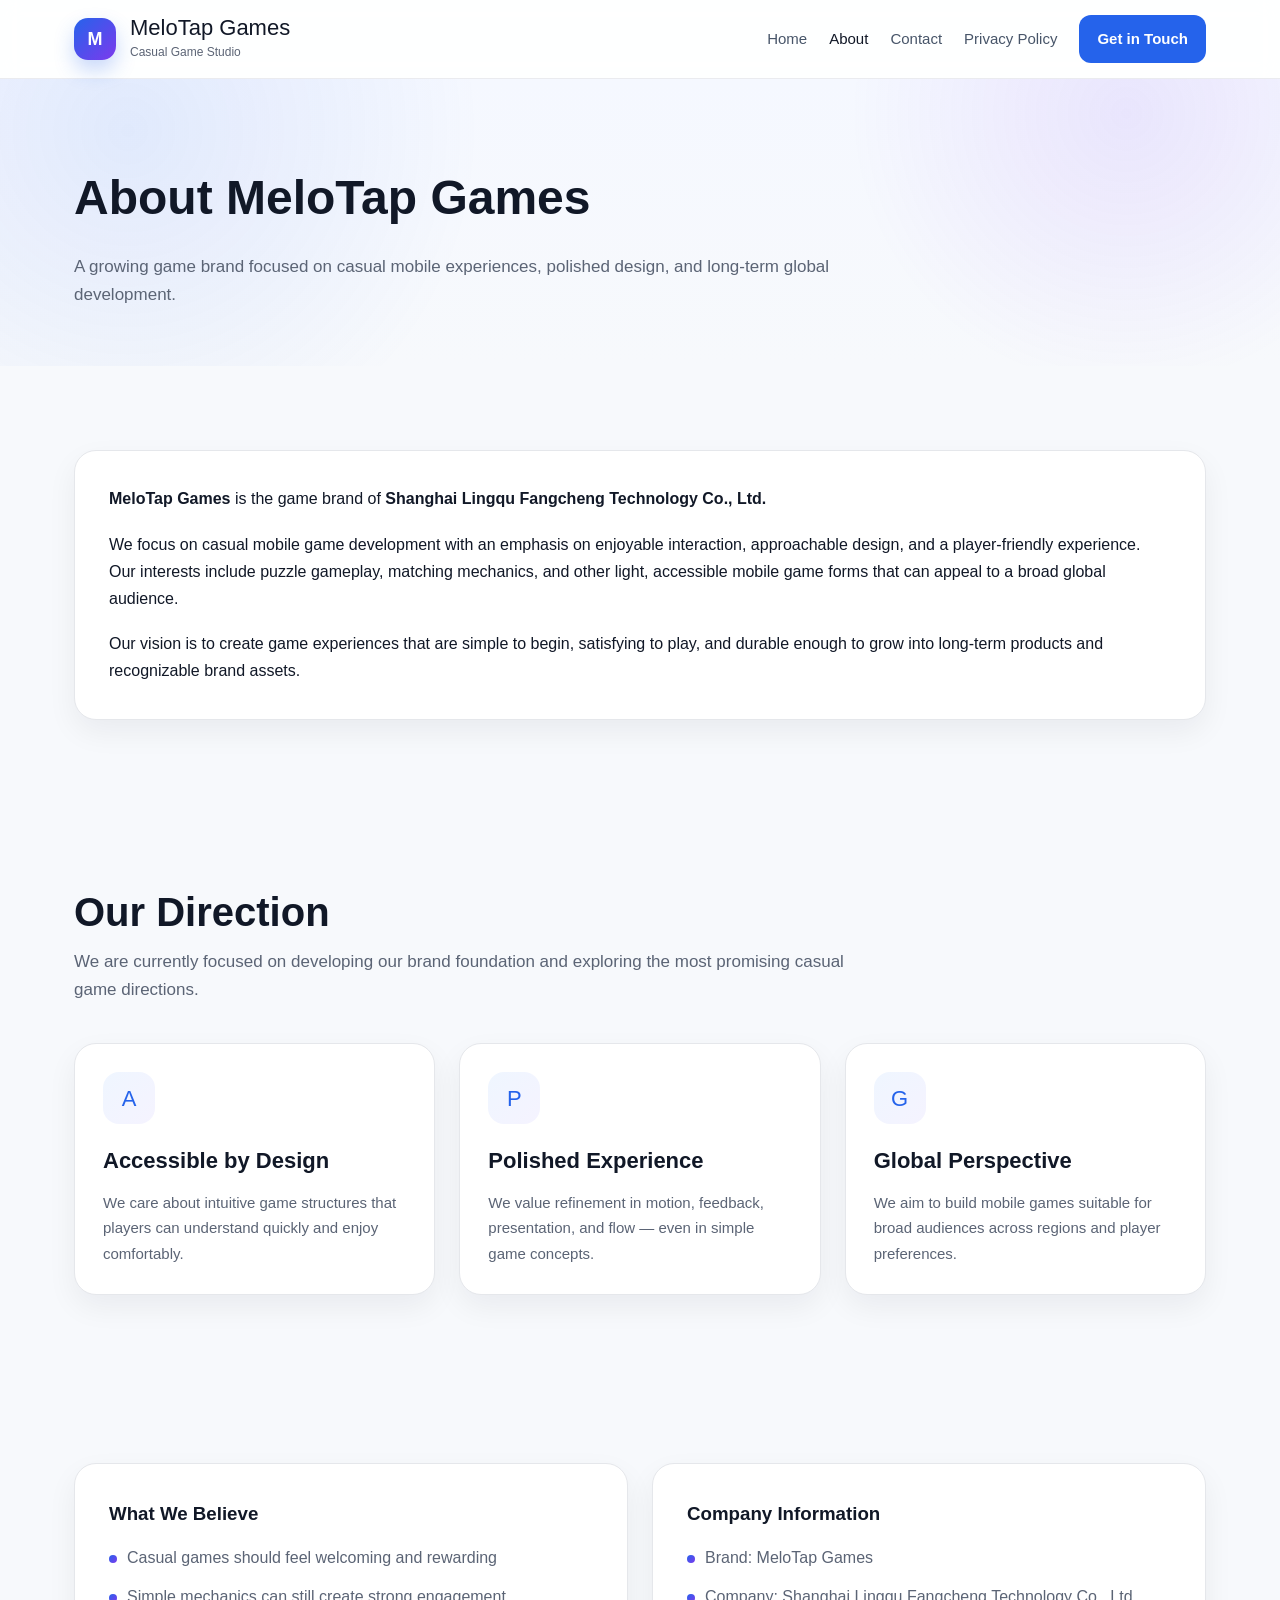
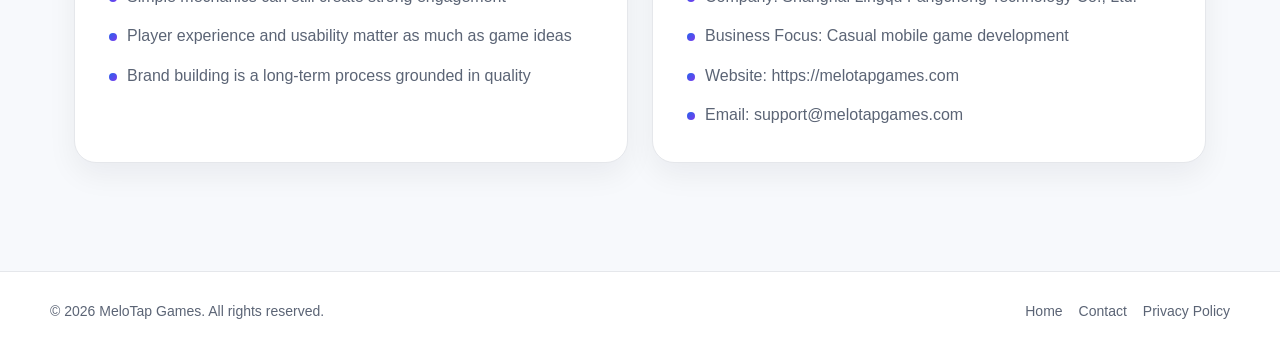
==== about.html @ 1526c00f "Create about.html" ====
<!DOCTYPE html>
<html lang="en">
<head>
  <meta charset="UTF-8" />
  <meta name="viewport" content="width=device-width, initial-scale=1.0" />
  <title>About | MeloTap Games</title>
  <meta name="description" content="Learn more about MeloTap Games and Shanghai Lingqu Fangcheng Technology Co., Ltd." />
  <link rel="stylesheet" href="style.css" />
</head>
<body>

  <header class="site-header">
    <div class="container navbar">
      <a href="index.html" class="brand">
        <div class="brand-mark">M</div>
        <div class="brand-text">
          <div class="brand-title">MeloTap Games</div>
          <div class="brand-subtitle">Casual Game Studio</div>
        </div>
      </a>

      <nav class="nav-links">
        <a href="index.html">Home</a>
        <a href="about.html" class="active">About</a>
        <a href="contact.html">Contact</a>
        <a href="privacy-policy.html">Privacy Policy</a>
        <a href="contact.html" class="nav-cta">Get in Touch</a>
      </nav>
    </div>
  </header>

  <section class="page-hero">
    <div class="container">
      <h2>About MeloTap Games</h2>
      <p>
        A growing game brand focused on casual mobile experiences, polished design, and long-term global development.
      </p>
    </div>
  </section>

  <section class="section">
    <div class="container">
      <div class="card content-card">
        <p>
          <strong>MeloTap Games</strong> is the game brand of
          <strong>Shanghai Lingqu Fangcheng Technology Co., Ltd.</strong>
        </p>
        <p>
          We focus on casual mobile game development with an emphasis on enjoyable interaction,
          approachable design, and a player-friendly experience. Our interests include puzzle gameplay,
          matching mechanics, and other light, accessible mobile game forms that can appeal to a broad global audience.
        </p>
        <p>
          Our vision is to create game experiences that are simple to begin, satisfying to play,
          and durable enough to grow into long-term products and recognizable brand assets.
        </p>
      </div>
    </div>
  </section>

  <section class="section">
    <div class="container">
      <h2 class="section-title">Our Direction</h2>
      <p class="section-subtitle">
        We are currently focused on developing our brand foundation and exploring the most promising casual game directions.
      </p>

      <div class="grid-3">
        <div class="card info-card">
          <div class="info-icon">A</div>
          <h3>Accessible by Design</h3>
          <p>
            We care about intuitive game structures that players can understand quickly and enjoy comfortably.
          </p>
        </div>

        <div class="card info-card">
          <div class="info-icon">P</div>
          <h3>Polished Experience</h3>
          <p>
            We value refinement in motion, feedback, presentation, and flow — even in simple game concepts.
          </p>
        </div>

        <div class="card info-card">
          <div class="info-icon">G</div>
          <h3>Global Perspective</h3>
          <p>
            We aim to build mobile games suitable for broad audiences across regions and player preferences.
          </p>
        </div>
      </div>
    </div>
  </section>

  <section class="section">
    <div class="container">
      <div class="split">
        <div class="card content-card">
          <h3 style="margin-bottom: 14px;">What We Believe</h3>
          <ul class="list">
            <li>Casual games should feel welcoming and rewarding</li>
            <li>Simple mechanics can still create strong engagement</li>
            <li>Player experience and usability matter as much as game ideas</li>
            <li>Brand building is a long-term process grounded in quality</li>
          </ul>
        </div>

        <div class="card content-card">
          <h3 style="margin-bottom: 14px;">Company Information</h3>
          <ul class="list">
            <li>Brand: MeloTap Games</li>
            <li>Company: Shanghai Lingqu Fangcheng Technology Co., Ltd.</li>
            <li>Business Focus: Casual mobile game development</li>
            <li>Website: https://melotapgames.com</li>
            <li>Email: support@melotapgames.com</li>
          </ul>
        </div>
      </div>
    </div>
  </section>

  <footer class="site-footer">
    <div class="container footer-inner">
      <div>© 2026 MeloTap Games. All rights reserved.</div>
      <div class="footer-links">
        <a href="index.html">Home</a>
        <a href="contact.html">Contact</a>
        <a href="privacy-policy.html">Privacy Policy</a>
      </div>
    </div>
  </footer>

</body>
</html>
---- style.css ----
* {
  box-sizing: border-box;
  margin: 0;
  padding: 0;
}

:root {
  --bg: #f7f9fc;
  --bg-soft: #eef4ff;
  --card: #ffffff;
  --text: #111827;
  --text-soft: #5b6475;
  --line: #e5e7eb;
  --primary: #2563eb;
  --primary-dark: #1d4ed8;
  --accent: #7c3aed;
  --shadow: 0 12px 30px rgba(15, 23, 42, 0.06);
  --radius: 22px;
  --max-width: 1180px;
}

html {
  scroll-behavior: smooth;
}

body {
  font-family: Arial, Helvetica, sans-serif;
  background: var(--bg);
  color: var(--text);
  line-height: 1.7;
}

a {
  color: inherit;
  text-decoration: none;
}

img {
  max-width: 100%;
  display: block;
}

.container {
  width: 100%;
  max-width: var(--max-width);
  margin: 0 auto;
  padding: 0 24px;
}

/* Header */
.site-header {
  position: sticky;
  top: 0;
  z-index: 100;
  background: rgba(255, 255, 255, 0.88);
  backdrop-filter: blur(10px);
  border-bottom: 1px solid rgba(229, 231, 235, 0.8);
}

.navbar {
  min-height: 78px;
  display: flex;
  align-items: center;
  justify-content: space-between;
  gap: 24px;
}

.brand {
  display: flex;
  align-items: center;
  gap: 14px;
}

.brand-mark {
  width: 42px;
  height: 42px;
  border-radius: 14px;
  background: linear-gradient(135deg, #2563eb 0%, #7c3aed 100%);
  display: flex;
  align-items: center;
  justify-content: center;
  color: #fff;
  font-weight: 700;
  font-size: 18px;
  box-shadow: 0 10px 20px rgba(37, 99, 235, 0.25);
}

.brand-text h1,
.brand-text .brand-title {
  font-size: 22px;
  line-height: 1.1;
}

.brand-text .brand-subtitle {
  font-size: 12px;
  color: var(--text-soft);
  margin-top: 2px;
}

.nav-links {
  display: flex;
  align-items: center;
  gap: 22px;
  flex-wrap: wrap;
}

.nav-links a {
  font-size: 15px;
  color: #475569;
  transition: 0.2s ease;
}

.nav-links a:hover,
.nav-links a.active {
  color: var(--text);
}

.nav-cta {
  padding: 11px 18px;
  border-radius: 12px;
  background: var(--primary);
  color: #fff !important;
  font-weight: 600;
}

.nav-cta:hover {
  background: var(--primary-dark);
}

/* Hero */
.hero {
  position: relative;
  overflow: hidden;
  padding: 90px 0 80px;
  background:
    radial-gradient(circle at 15% 20%, rgba(37, 99, 235, 0.12), transparent 28%),
    radial-gradient(circle at 85% 18%, rgba(124, 58, 237, 0.12), transparent 26%),
    linear-gradient(180deg, #f5f8ff 0%, #f7f9fc 100%);
}

.hero-grid {
  display: grid;
  grid-template-columns: 1.1fr 0.9fr;
  gap: 40px;
  align-items: center;
}

.eyebrow {
  display: inline-flex;
  align-items: center;
  gap: 8px;
  padding: 8px 14px;
  border-radius: 999px;
  background: #ffffff;
  border: 1px solid #dbe4f0;
  color: #406080;
  font-size: 13px;
  margin-bottom: 20px;
}

.hero h2 {
  font-size: 58px;
  line-height: 1.1;
  letter-spacing: -1.4px;
  margin-bottom: 18px;
}

.hero p {
  font-size: 18px;
  color: var(--text-soft);
  max-width: 680px;
  margin-bottom: 28px;
}

.hero-actions {
  display: flex;
  flex-wrap: wrap;
  gap: 14px;
}

.btn {
  display: inline-flex;
  align-items: center;
  justify-content: center;
  padding: 14px 22px;
  border-radius: 14px;
  border: 1px solid transparent;
  font-weight: 600;
  transition: 0.2s ease;
}

.btn-primary {
  background: var(--primary);
  color: #fff;
  box-shadow: 0 12px 22px rgba(37, 99, 235, 0.2);
}

.btn-primary:hover {
  background: var(--primary-dark);
}

.btn-secondary {
  background: #fff;
  color: var(--primary);
  border-color: #d9e2ef;
}

.btn-secondary:hover {
  background: #f8fbff;
}

.hero-visual {
  position: relative;
  min-height: 460px;
}

.visual-card {
  position: absolute;
  inset: 0;
  background: rgba(255,255,255,0.78);
  border: 1px solid rgba(255,255,255,0.8);
  border-radius: 28px;
  box-shadow: var(--shadow);
  backdrop-filter: blur(8px);
}

.shape {
  position: absolute;
  border-radius: 22px;
  box-shadow: 0 14px 28px rgba(15, 23, 42, 0.08);
}

.shape-a {
  width: 130px;
  height: 130px;
  left: 35px;
  top: 42px;
  background: linear-gradient(135deg, #60a5fa, #2563eb);
  border-radius: 28px;
}

.shape-b {
  width: 170px;
  height: 170px;
  right: 35px;
  top: 50px;
  background: linear-gradient(135deg, #a78bfa, #7c3aed);
  border-radius: 36px;
}

.shape-c {
  width: 150px;
  height: 150px;
  left: 90px;
  bottom: 58px;
  background: linear-gradient(135deg, #34d399, #10b981);
  border-radius: 32px;
}

.shape-d {
  width: 180px;
  height: 110px;
  right: 55px;
  bottom: 60px;
  background: linear-gradient(135deg, #fbbf24, #f97316);
  border-radius: 28px;
}

.floating-panel {
  position: absolute;
  background: #fff;
  border: 1px solid #e5e7eb;
  border-radius: 18px;
  box-shadow: var(--shadow);
  padding: 16px 18px;
  min-width: 170px;
}

.panel-1 {
  top: 30px;
  right: -10px;
}

.panel-2 {
  bottom: 25px;
  left: 20px;
}

.floating-panel strong {
  display: block;
  font-size: 16px;
  margin-bottom: 6px;
}

.floating-panel span {
  display: block;
  color: var(--text-soft);
  font-size: 14px;
}

/* Sections */
.section {
  padding: 84px 0;
}

.section-title {
  font-size: 40px;
  line-height: 1.2;
  margin-bottom: 12px;
}

.section-subtitle {
  max-width: 780px;
  color: var(--text-soft);
  font-size: 17px;
  margin-bottom: 38px;
}

.card {
  background: var(--card);
  border: 1px solid var(--line);
  border-radius: var(--radius);
  box-shadow: var(--shadow);
}

.content-card {
  padding: 34px;
}

.content-card p + p {
  margin-top: 18px;
}

.grid-3 {
  display: grid;
  grid-template-columns: repeat(3, 1fr);
  gap: 24px;
}

.info-card {
  padding: 28px;
}

.info-icon {
  width: 52px;
  height: 52px;
  border-radius: 16px;
  display: flex;
  align-items: center;
  justify-content: center;
  background: linear-gradient(135deg, #eff6ff, #f5f3ff);
  color: var(--primary);
  font-size: 22px;
  margin-bottom: 18px;
}

.info-card h3 {
  font-size: 22px;
  margin-bottom: 10px;
}

.info-card p {
  color: var(--text-soft);
  font-size: 15px;
}

.split {
  display: grid;
  grid-template-columns: 1fr 1fr;
  gap: 24px;
}

.list {
  list-style: none;
  display: grid;
  gap: 12px;
}

.list li {
  padding-left: 18px;
  position: relative;
  color: var(--text-soft);
}

.list li::before {
  content: "";
  width: 8px;
  height: 8px;
  border-radius: 999px;
  background: linear-gradient(135deg, #2563eb, #7c3aed);
  position: absolute;
  left: 0;
  top: 11px;
}

.highlight-box {
  padding: 32px;
  border-radius: 26px;
  background: linear-gradient(135deg, #2563eb 0%, #7c3aed 100%);
  color: #fff;
  box-shadow: 0 18px 40px rgba(37, 99, 235, 0.2);
}

.highlight-box h3 {
  font-size: 30px;
  margin-bottom: 12px;
}

.highlight-box p {
  color: rgba(255,255,255,0.92);
  margin-bottom: 20px;
}

.contact-grid {
  display: grid;
  gap: 14px;
}

.contact-item {
  background: rgba(255,255,255,0.14);
  border: 1px solid rgba(255,255,255,0.18);
  border-radius: 16px;
  padding: 15px 16px;
}

.contact-item strong {
  display: block;
  margin-bottom: 4px;
}

.page-hero {
  padding: 78px 0 56px;
  background:
    radial-gradient(circle at 10% 18%, rgba(37, 99, 235, 0.10), transparent 30%),
    radial-gradient(circle at 88% 12%, rgba(124, 58, 237, 0.10), transparent 24%),
    linear-gradient(180deg, #f5f8ff 0%, #f7f9fc 100%);
}

.page-hero h2 {
  font-size: 48px;
  margin-bottom: 14px;
}

.page-hero p {
  color: var(--text-soft);
  max-width: 760px;
  font-size: 17px;
}

.policy-content h3 {
  font-size: 22px;
  margin: 28px 0 10px;
}

.policy-content p,
.policy-content li {
  color: var(--text-soft);
}

.policy-content ul {
  padding-left: 20px;
  margin-top: 10px;
}

.site-footer {
  margin-top: 24px;
  border-top: 1px solid var(--line);
  background: #fff;
}

.footer-inner {
  padding: 28px 0 38px;
  display: flex;
  justify-content: space-between;
  gap: 24px;
  flex-wrap: wrap;
  color: var(--text-soft);
  font-size: 14px;
}

.footer-links {
  display: flex;
  gap: 16px;
  flex-wrap: wrap;
}

.footer-links a:hover {
  color: var(--text);
}

/* Responsive */
@media (max-width: 1024px) {
  .hero-grid,
  .grid-3,
  .split {
    grid-template-columns: 1fr;
  }

  .hero h2 {
    font-size: 46px;
  }

  .hero-visual {
    min-height: 380px;
  }
}

@media (max-width: 760px) {
  .navbar {
    flex-direction: column;
    align-items: flex-start;
    padding: 16px 0;
  }

  .nav-links {
    gap: 14px;
  }

  .hero {
    padding: 64px 0 56px;
  }

  .hero h2,
  .page-hero h2 {
    font-size: 34px;
    letter-spacing: -0.8px;
  }

  .section-title {
    font-size: 30px;
  }

  .section {
    padding: 64px 0;
  }

  .content-card,
  .info-card,
  .highlight-box {
    padding: 24px;
  }

  .hero-visual {
    min-height: 320px;
  }

  .shape-a,
  .shape-b,
  .shape-c,
  .shape-d {
    transform: scale(0.9);
  }

  .floating-panel {
    min-width: 140px;
    padding: 12px 14px;
  }
}
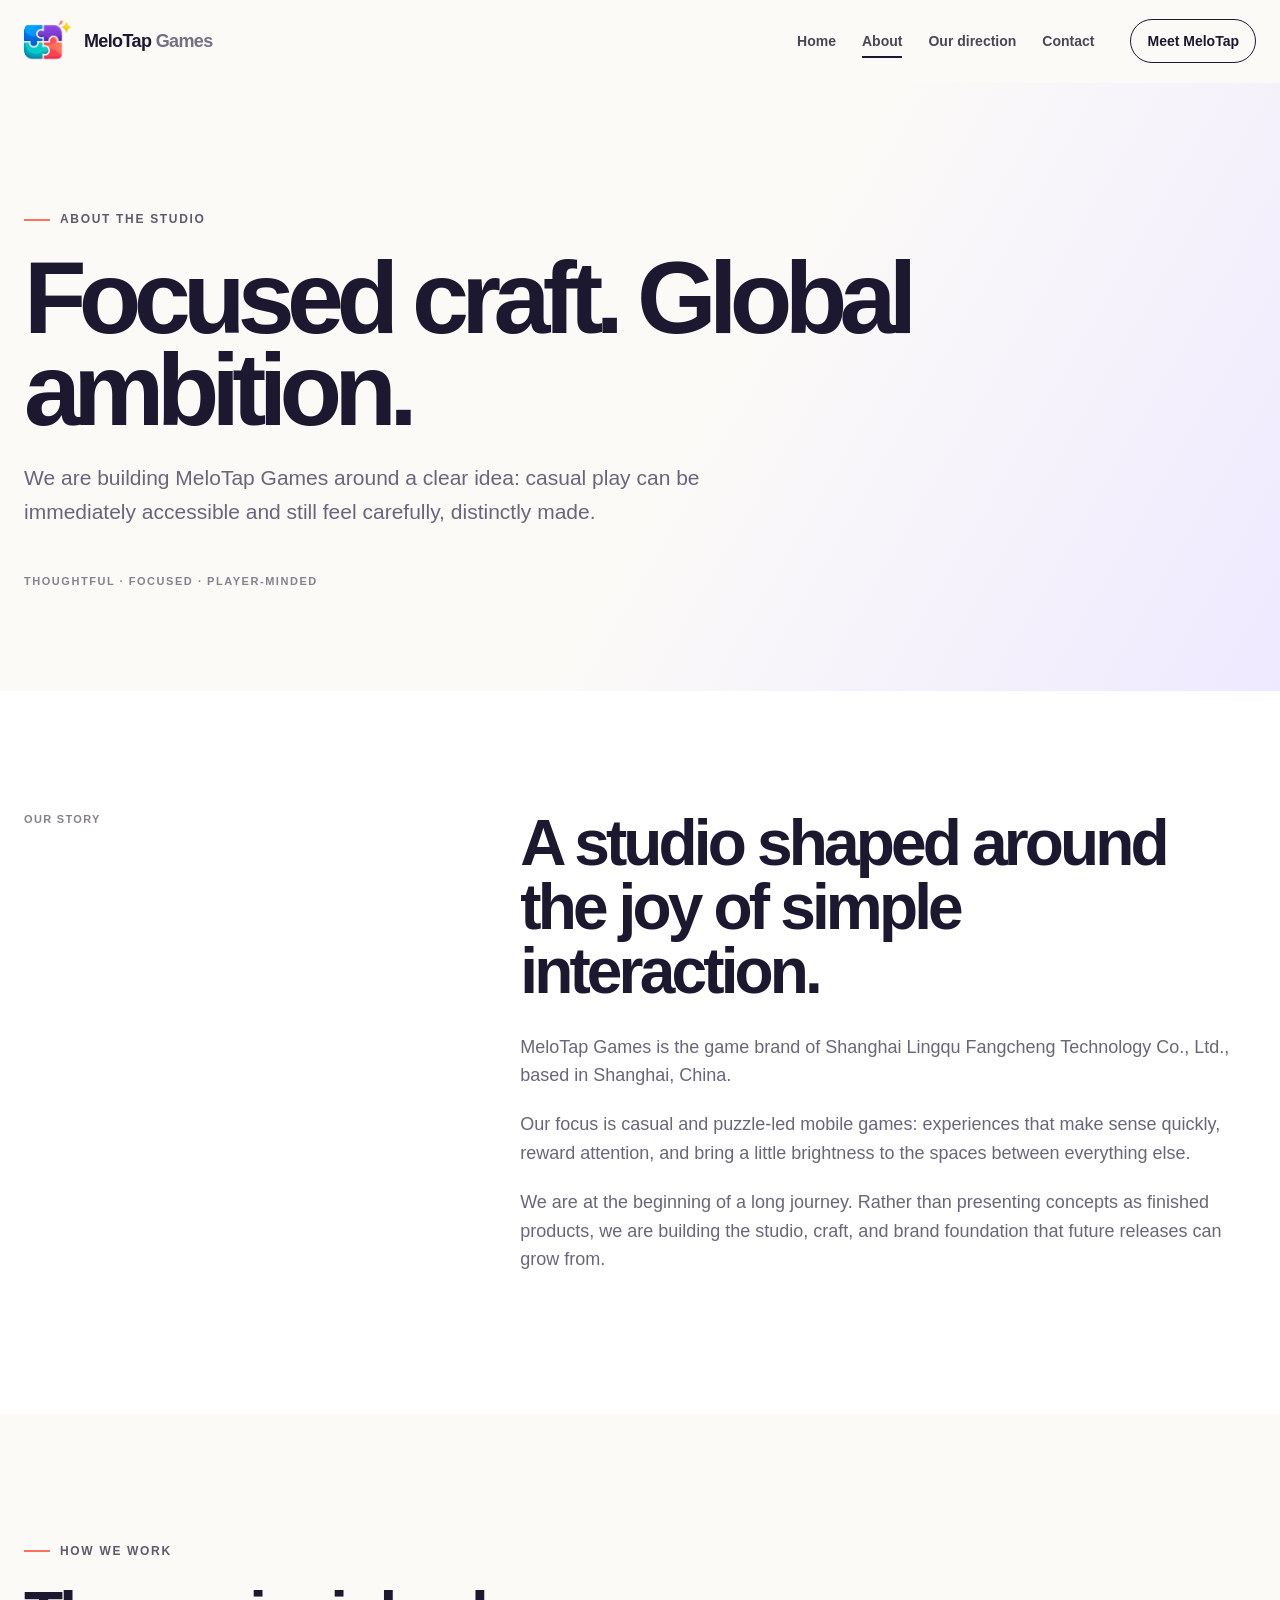
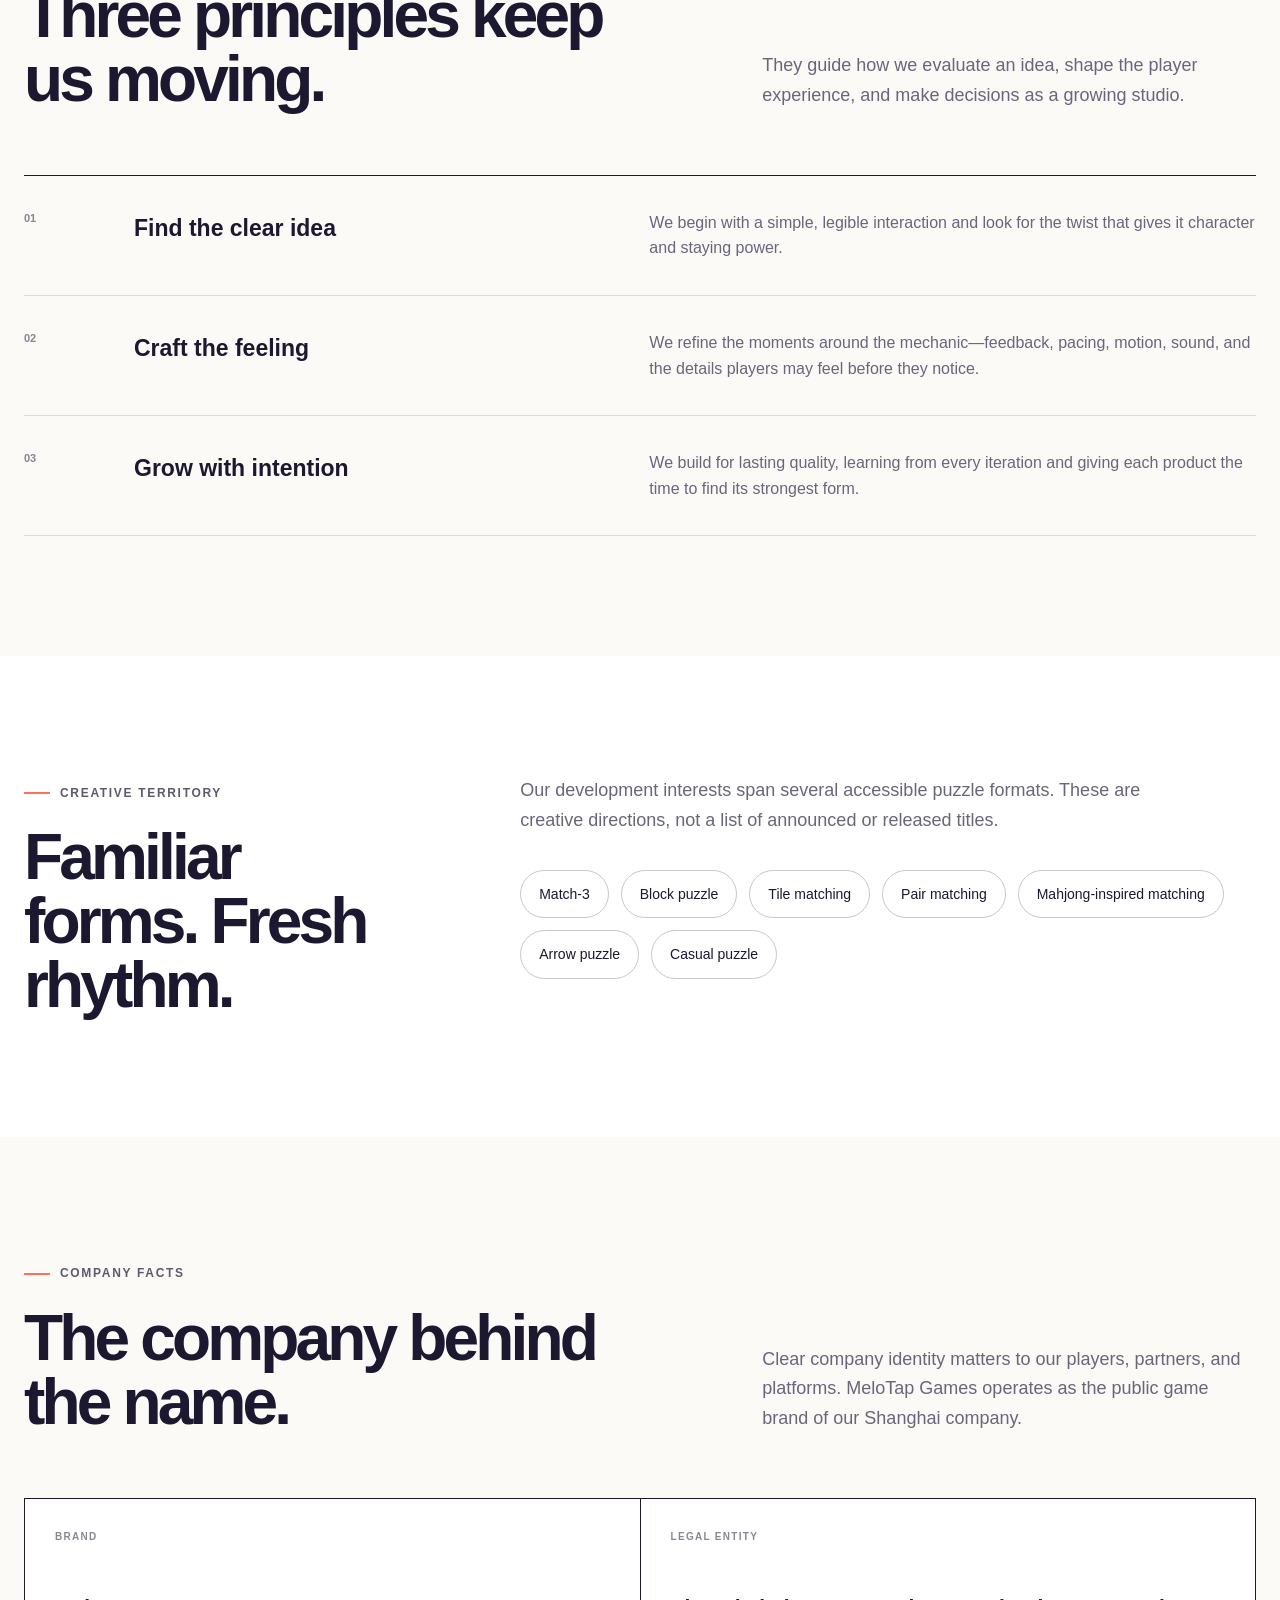
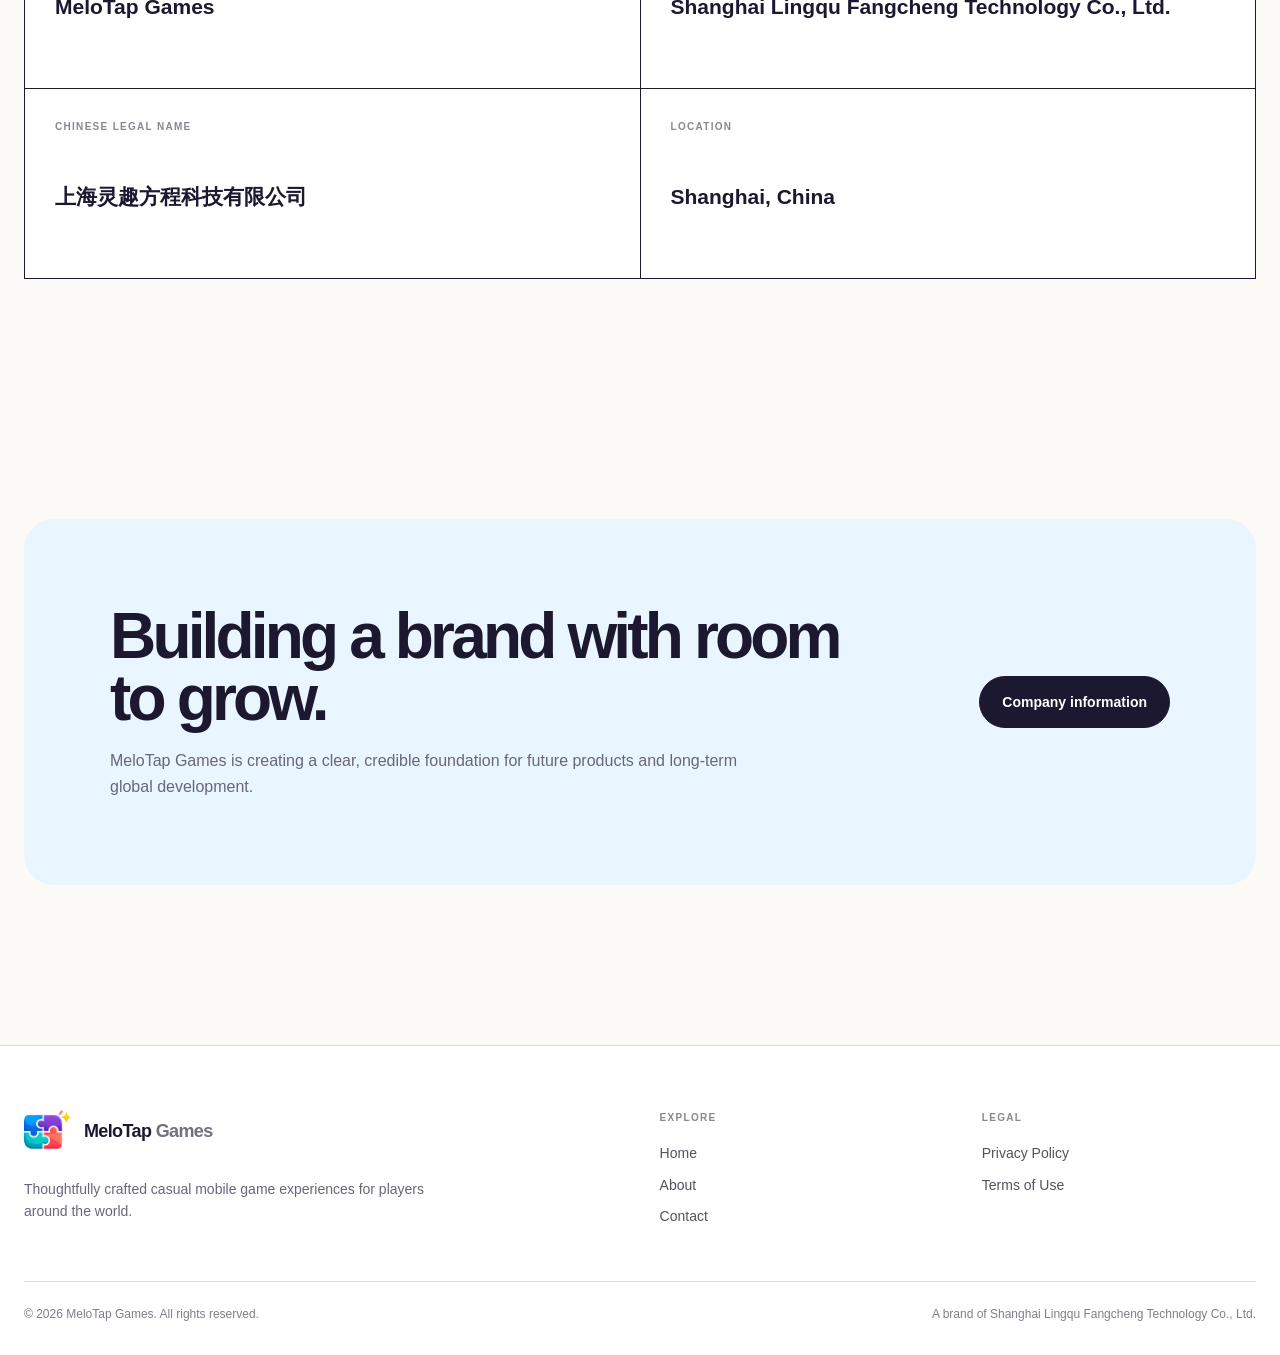
==== commit bcaa4e2d: "Add files via upload" ====
--- a/about.html
+++ b/about.html
@@ -1,135 +1,109 @@
-<!DOCTYPE html>
+<!doctype html>
 <html lang="en">
 <head>
-  <meta charset="UTF-8" />
-  <meta name="viewport" content="width=device-width, initial-scale=1.0" />
-  <title>About | MeloTap Games</title>
-  <meta name="description" content="Learn more about MeloTap Games and Shanghai Lingqu Fangcheng Technology Co., Ltd." />
-  <link rel="stylesheet" href="style.css" />
+  <meta charset="utf-8">
+  <meta name="viewport" content="width=device-width, initial-scale=1">
+  <title>About MeloTap Games — Our Studio &amp; Approach</title>
+  <meta name="description" content="Meet MeloTap Games, a Shanghai-based casual mobile game studio focused on clear ideas, polished interactions, and global players.">
+  <link rel="canonical" href="https://melotapgames.com/about.html">
+  <link rel="icon" href="logo.png" type="image/png">
+  <meta name="theme-color" content="#fbfaf7">
+  <meta property="og:type" content="website">
+  <meta property="og:title" content="About MeloTap Games">
+  <meta property="og:description" content="A focused studio ambition: make casual play feel considered, expressive, and worth returning to.">
+  <meta property="og:url" content="https://melotapgames.com/about.html">
+  <meta property="og:image" content="https://melotapgames.com/logo.png">
+  <link rel="stylesheet" href="style.css">
 </head>
 <body>
-
+  <a class="skip-link" href="#main">Skip to content</a>
   <header class="site-header">
     <div class="container navbar">
-      <a href="index.html" class="brand">
-        <div class="brand-mark">M</div>
-        <div class="brand-text">
-          <div class="brand-title">MeloTap Games</div>
-          <div class="brand-subtitle">Casual Game Studio</div>
-        </div>
-      </a>
-
-      <nav class="nav-links">
-        <a href="index.html">Home</a>
-        <a href="about.html" class="active">About</a>
-        <a href="contact.html">Contact</a>
-        <a href="privacy-policy.html">Privacy Policy</a>
-        <a href="contact.html" class="nav-cta">Get in Touch</a>
+      <a class="brand" href="index.html" aria-label="MeloTap Games home"><span class="brand-symbol"><img src="logo.png" alt=""></span><span class="brand-name">MeloTap <span>Games</span></span></a>
+      <button class="menu-toggle" type="button" aria-expanded="false" aria-controls="site-navigation" aria-label="Toggle navigation"><span></span></button>
+      <nav class="nav-links" id="site-navigation" aria-label="Primary navigation">
+        <a href="index.html">Home</a><a href="about.html" aria-current="page">About</a><a href="index.html#direction">Our direction</a><a href="contact.html">Contact</a><a class="nav-cta" href="about.html">Meet MeloTap</a>
       </nav>
     </div>
   </header>
 
-  <section class="page-hero">
-    <div class="container">
-      <h2>About MeloTap Games</h2>
-      <p>
-        A growing game brand focused on casual mobile experiences, polished design, and long-term global development.
-      </p>
-    </div>
-  </section>
+  <main id="main">
+    <section class="page-hero">
+      <div class="container">
+        <div class="eyebrow">About the studio</div>
+        <h1>Focused craft. Global ambition.</h1>
+        <p>We are building MeloTap Games around a clear idea: casual play can be immediately accessible and still feel carefully, distinctly made.</p>
+        <div class="page-mark">Thoughtful · Focused · Player-minded</div>
+      </div>
+    </section>
 
-  <section class="section">
-    <div class="container">
-      <div class="card content-card">
-        <p>
-          <strong>MeloTap Games</strong> is the game brand of
-          <strong>Shanghai Lingqu Fangcheng Technology Co., Ltd.</strong>
-        </p>
-        <p>
-          We focus on casual mobile game development with an emphasis on enjoyable interaction,
-          approachable design, and a player-friendly experience. Our interests include puzzle gameplay,
-          matching mechanics, and other light, accessible mobile game forms that can appeal to a broad global audience.
-        </p>
-        <p>
-          Our vision is to create game experiences that are simple to begin, satisfying to play,
-          and durable enough to grow into long-term products and recognizable brand assets.
-        </p>
-      </div>
-    </div>
-  </section>
-
-  <section class="section">
-    <div class="container">
-      <h2 class="section-title">Our Direction</h2>
-      <p class="section-subtitle">
-        We are currently focused on developing our brand foundation and exploring the most promising casual game directions.
-      </p>
-
-      <div class="grid-3">
-        <div class="card info-card">
-          <div class="info-icon">A</div>
-          <h3>Accessible by Design</h3>
-          <p>
-            We care about intuitive game structures that players can understand quickly and enjoy comfortably.
-          </p>
-        </div>
-
-        <div class="card info-card">
-          <div class="info-icon">P</div>
-          <h3>Polished Experience</h3>
-          <p>
-            We value refinement in motion, feedback, presentation, and flow — even in simple game concepts.
-          </p>
-        </div>
-
-        <div class="card info-card">
-          <div class="info-icon">G</div>
-          <h3>Global Perspective</h3>
-          <p>
-            We aim to build mobile games suitable for broad audiences across regions and player preferences.
-          </p>
+    <section class="section section-tint">
+      <div class="container story-grid">
+        <aside class="story-aside">Our story</aside>
+        <div class="story-content">
+          <h2>A studio shaped around the joy of simple interaction.</h2>
+          <p>MeloTap Games is the game brand of Shanghai Lingqu Fangcheng Technology Co., Ltd., based in Shanghai, China.</p>
+          <p>Our focus is casual and puzzle-led mobile games: experiences that make sense quickly, reward attention, and bring a little brightness to the spaces between everything else.</p>
+          <p>We are at the beginning of a long journey. Rather than presenting concepts as finished products, we are building the studio, craft, and brand foundation that future releases can grow from.</p>
         </div>
       </div>
-    </div>
-  </section>
+    </section>
 
-  <section class="section">
-    <div class="container">
-      <div class="split">
-        <div class="card content-card">
-          <h3 style="margin-bottom: 14px;">What We Believe</h3>
-          <ul class="list">
-            <li>Casual games should feel welcoming and rewarding</li>
-            <li>Simple mechanics can still create strong engagement</li>
-            <li>Player experience and usability matter as much as game ideas</li>
-            <li>Brand building is a long-term process grounded in quality</li>
-          </ul>
+    <section class="section">
+      <div class="container">
+        <div class="section-head">
+          <div><div class="eyebrow">How we work</div><h2 class="section-title">Three principles keep us moving.</h2></div>
+          <p class="section-intro">They guide how we evaluate an idea, shape the player experience, and make decisions as a growing studio.</p>
         </div>
-
-        <div class="card content-card">
-          <h3 style="margin-bottom: 14px;">Company Information</h3>
-          <ul class="list">
-            <li>Brand: MeloTap Games</li>
-            <li>Company: Shanghai Lingqu Fangcheng Technology Co., Ltd.</li>
-            <li>Business Focus: Casual mobile game development</li>
-            <li>Website: https://melotapgames.com</li>
-            <li>Email: support@melotapgames.com</li>
-          </ul>
+        <div class="value-list">
+          <article class="value-row"><span>01</span><h3>Find the clear idea</h3><p>We begin with a simple, legible interaction and look for the twist that gives it character and staying power.</p></article>
+          <article class="value-row"><span>02</span><h3>Craft the feeling</h3><p>We refine the moments around the mechanic—feedback, pacing, motion, sound, and the details players may feel before they notice.</p></article>
+          <article class="value-row"><span>03</span><h3>Grow with intention</h3><p>We build for lasting quality, learning from every iteration and giving each product the time to find its strongest form.</p></article>
         </div>
       </div>
+    </section>
+
+    <section class="section section-tint">
+      <div class="container story-grid">
+        <div>
+          <div class="eyebrow">Creative territory</div>
+          <h2 class="section-title">Familiar forms. Fresh rhythm.</h2>
+        </div>
+        <div>
+          <p class="section-intro">Our development interests span several accessible puzzle formats. These are creative directions, not a list of announced or released titles.</p>
+          <div class="direction-cloud direction-spaced">
+            <span>Match-3</span><span>Block puzzle</span><span>Tile matching</span><span>Pair matching</span><span>Mahjong-inspired matching</span><span>Arrow puzzle</span><span>Casual puzzle</span>
+          </div>
+        </div>
+      </div>
+    </section>
+
+    <section class="section">
+      <div class="container">
+        <div class="section-head">
+          <div><div class="eyebrow">Company facts</div><h2 class="section-title">The company behind the name.</h2></div>
+          <p class="section-intro">Clear company identity matters to our players, partners, and platforms. MeloTap Games operates as the public game brand of our Shanghai company.</p>
+        </div>
+        <div class="facts-grid">
+          <div class="fact-card"><span>Brand</span><strong>MeloTap Games</strong></div>
+          <div class="fact-card"><span>Legal entity</span><strong>Shanghai Lingqu Fangcheng Technology Co., Ltd.</strong></div>
+          <div class="fact-card"><span>Chinese legal name</span><strong lang="zh-CN">上海灵趣方程科技有限公司</strong></div>
+          <div class="fact-card"><span>Location</span><strong>Shanghai, China</strong></div>
+        </div>
+      </div>
+    </section>
+
+    <section class="section"><div class="container cta-panel"><div><h2>Building a brand with room to grow.</h2><p>MeloTap Games is creating a clear, credible foundation for future products and long-term global development.</p></div><a class="button button-primary" href="contact.html">Company information</a></div></section>
+  </main>
+
+  <footer class="footer">
+    <div class="container footer-main">
+      <div class="footer-brand"><a class="brand" href="index.html"><span class="brand-symbol"><img src="logo.png" alt=""></span><span class="brand-name">MeloTap <span>Games</span></span></a><p>Thoughtfully crafted casual mobile game experiences for players around the world.</p></div>
+      <div><div class="footer-heading">Explore</div><div class="footer-links"><a href="index.html">Home</a><a href="about.html">About</a><a href="contact.html">Contact</a></div></div>
+      <div><div class="footer-heading">Legal</div><div class="footer-links"><a href="privacy-policy.html">Privacy Policy</a><a href="terms.html">Terms of Use</a></div></div>
     </div>
-  </section>
-
-  <footer class="site-footer">
-    <div class="container footer-inner">
-      <div>© 2026 MeloTap Games. All rights reserved.</div>
-      <div class="footer-links">
-        <a href="index.html">Home</a>
-        <a href="contact.html">Contact</a>
-        <a href="privacy-policy.html">Privacy Policy</a>
-      </div>
-    </div>
+    <div class="container footer-bottom"><span>© 2026 MeloTap Games. All rights reserved.</span><span class="footer-legal-name">A brand of Shanghai Lingqu Fangcheng Technology Co., Ltd.</span></div>
   </footer>
-
+  <script src="main.js" defer></script>
 </body>
 </html>
--- a/style.css
+++ b/style.css
@@ -1,558 +1,262 @@
-* {
-  box-sizing: border-box;
-  margin: 0;
-  padding: 0;
-}
+/* MeloTap Games — bright editorial brand system */
+* { box-sizing: border-box; margin: 0; padding: 0; }
 
 :root {
-  --bg: #f7f9fc;
-  --bg-soft: #eef4ff;
-  --card: #ffffff;
-  --text: #111827;
-  --text-soft: #5b6475;
-  --line: #e5e7eb;
-  --primary: #2563eb;
-  --primary-dark: #1d4ed8;
-  --accent: #7c3aed;
-  --shadow: 0 12px 30px rgba(15, 23, 42, 0.06);
-  --radius: 22px;
-  --max-width: 1180px;
-}
-
-html {
-  scroll-behavior: smooth;
-}
-
+  --paper: #fbfaf7;
+  --white: #fff;
+  --ink: #1b1830;
+  --muted: #69667a;
+  --line: #dddbe2;
+  --blue: #168cf5;
+  --violet: #7450e9;
+  --coral: #ff715f;
+  --mint: #2ecbbb;
+  --yellow: #f7c843;
+  --lilac: #eee9ff;
+  --sky: #e9f6ff;
+  --peach: #fff0e9;
+  --max: 1240px;
+  --radius: 30px;
+}
+
+html { scroll-behavior: smooth; }
 body {
-  font-family: Arial, Helvetica, sans-serif;
-  background: var(--bg);
-  color: var(--text);
-  line-height: 1.7;
-}
-
-a {
-  color: inherit;
-  text-decoration: none;
-}
-
-img {
-  max-width: 100%;
-  display: block;
-}
-
-.container {
-  width: 100%;
-  max-width: var(--max-width);
-  margin: 0 auto;
-  padding: 0 24px;
-}
+  min-width: 320px;
+  background: var(--paper);
+  color: var(--ink);
+  font-family: Inter, ui-sans-serif, -apple-system, BlinkMacSystemFont, "Segoe UI", sans-serif;
+  line-height: 1.6;
+  -webkit-font-smoothing: antialiased;
+}
+a { color: inherit; text-decoration: none; }
+button { color: inherit; font: inherit; }
+img { display: block; max-width: 100%; }
+:focus-visible { outline: 3px solid var(--blue); outline-offset: 4px; }
+.container { width: min(100% - 48px, var(--max)); margin-inline: auto; }
+.skip-link { position: fixed; z-index: 100; top: 12px; left: 12px; padding: 10px 14px; border-radius: 8px; background: var(--ink); color: #fff; transform: translateY(-150%); }
+.skip-link:focus { transform: translateY(0); }
 
 /* Header */
-.site-header {
-  position: sticky;
-  top: 0;
-  z-index: 100;
-  background: rgba(255, 255, 255, 0.88);
-  backdrop-filter: blur(10px);
-  border-bottom: 1px solid rgba(229, 231, 235, 0.8);
-}
-
-.navbar {
-  min-height: 78px;
-  display: flex;
-  align-items: center;
-  justify-content: space-between;
-  gap: 24px;
-}
-
-.brand {
-  display: flex;
-  align-items: center;
-  gap: 14px;
-}
-
-.brand-mark {
-  width: 42px;
-  height: 42px;
-  border-radius: 14px;
-  background: linear-gradient(135deg, #2563eb 0%, #7c3aed 100%);
-  display: flex;
-  align-items: center;
-  justify-content: center;
-  color: #fff;
-  font-weight: 700;
-  font-size: 18px;
-  box-shadow: 0 10px 20px rgba(37, 99, 235, 0.25);
-}
-
-.brand-text h1,
-.brand-text .brand-title {
-  font-size: 22px;
-  line-height: 1.1;
-}
-
-.brand-text .brand-subtitle {
-  font-size: 12px;
-  color: var(--text-soft);
-  margin-top: 2px;
-}
-
-.nav-links {
-  display: flex;
-  align-items: center;
-  gap: 22px;
-  flex-wrap: wrap;
-}
-
-.nav-links a {
-  font-size: 15px;
-  color: #475569;
-  transition: 0.2s ease;
-}
-
-.nav-links a:hover,
-.nav-links a.active {
-  color: var(--text);
-}
-
-.nav-cta {
-  padding: 11px 18px;
-  border-radius: 12px;
-  background: var(--primary);
-  color: #fff !important;
-  font-weight: 600;
-}
-
-.nav-cta:hover {
-  background: var(--primary-dark);
-}
-
-/* Hero */
-.hero {
-  position: relative;
-  overflow: hidden;
-  padding: 90px 0 80px;
-  background:
-    radial-gradient(circle at 15% 20%, rgba(37, 99, 235, 0.12), transparent 28%),
-    radial-gradient(circle at 85% 18%, rgba(124, 58, 237, 0.12), transparent 26%),
-    linear-gradient(180deg, #f5f8ff 0%, #f7f9fc 100%);
-}
-
-.hero-grid {
-  display: grid;
-  grid-template-columns: 1.1fr 0.9fr;
-  gap: 40px;
-  align-items: center;
-}
-
-.eyebrow {
-  display: inline-flex;
-  align-items: center;
-  gap: 8px;
-  padding: 8px 14px;
-  border-radius: 999px;
-  background: #ffffff;
-  border: 1px solid #dbe4f0;
-  color: #406080;
-  font-size: 13px;
-  margin-bottom: 20px;
-}
-
-.hero h2 {
-  font-size: 58px;
-  line-height: 1.1;
-  letter-spacing: -1.4px;
-  margin-bottom: 18px;
-}
-
-.hero p {
-  font-size: 18px;
-  color: var(--text-soft);
-  max-width: 680px;
-  margin-bottom: 28px;
-}
-
-.hero-actions {
-  display: flex;
-  flex-wrap: wrap;
-  gap: 14px;
-}
-
-.btn {
-  display: inline-flex;
-  align-items: center;
-  justify-content: center;
-  padding: 14px 22px;
-  border-radius: 14px;
-  border: 1px solid transparent;
-  font-weight: 600;
-  transition: 0.2s ease;
-}
-
-.btn-primary {
-  background: var(--primary);
-  color: #fff;
-  box-shadow: 0 12px 22px rgba(37, 99, 235, 0.2);
-}
-
-.btn-primary:hover {
-  background: var(--primary-dark);
-}
-
-.btn-secondary {
-  background: #fff;
-  color: var(--primary);
-  border-color: #d9e2ef;
-}
-
-.btn-secondary:hover {
-  background: #f8fbff;
-}
-
-.hero-visual {
-  position: relative;
-  min-height: 460px;
-}
-
-.visual-card {
-  position: absolute;
-  inset: 0;
-  background: rgba(255,255,255,0.78);
-  border: 1px solid rgba(255,255,255,0.8);
-  border-radius: 28px;
-  box-shadow: var(--shadow);
-  backdrop-filter: blur(8px);
-}
-
-.shape {
-  position: absolute;
-  border-radius: 22px;
-  box-shadow: 0 14px 28px rgba(15, 23, 42, 0.08);
-}
-
-.shape-a {
-  width: 130px;
-  height: 130px;
-  left: 35px;
-  top: 42px;
-  background: linear-gradient(135deg, #60a5fa, #2563eb);
-  border-radius: 28px;
-}
-
-.shape-b {
-  width: 170px;
-  height: 170px;
-  right: 35px;
-  top: 50px;
-  background: linear-gradient(135deg, #a78bfa, #7c3aed);
-  border-radius: 36px;
-}
-
-.shape-c {
-  width: 150px;
-  height: 150px;
-  left: 90px;
-  bottom: 58px;
-  background: linear-gradient(135deg, #34d399, #10b981);
-  border-radius: 32px;
-}
-
-.shape-d {
-  width: 180px;
-  height: 110px;
-  right: 55px;
-  bottom: 60px;
-  background: linear-gradient(135deg, #fbbf24, #f97316);
-  border-radius: 28px;
-}
-
-.floating-panel {
-  position: absolute;
-  background: #fff;
-  border: 1px solid #e5e7eb;
-  border-radius: 18px;
-  box-shadow: var(--shadow);
-  padding: 16px 18px;
-  min-width: 170px;
-}
-
-.panel-1 {
-  top: 30px;
-  right: -10px;
-}
-
-.panel-2 {
-  bottom: 25px;
-  left: 20px;
-}
-
-.floating-panel strong {
-  display: block;
-  font-size: 16px;
-  margin-bottom: 6px;
-}
-
-.floating-panel span {
-  display: block;
-  color: var(--text-soft);
-  font-size: 14px;
-}
-
-/* Sections */
-.section {
-  padding: 84px 0;
-}
-
-.section-title {
-  font-size: 40px;
-  line-height: 1.2;
-  margin-bottom: 12px;
-}
-
-.section-subtitle {
-  max-width: 780px;
-  color: var(--text-soft);
-  font-size: 17px;
-  margin-bottom: 38px;
-}
-
-.card {
-  background: var(--card);
-  border: 1px solid var(--line);
-  border-radius: var(--radius);
-  box-shadow: var(--shadow);
-}
-
-.content-card {
-  padding: 34px;
-}
-
-.content-card p + p {
-  margin-top: 18px;
-}
-
-.grid-3 {
-  display: grid;
-  grid-template-columns: repeat(3, 1fr);
-  gap: 24px;
-}
-
-.info-card {
-  padding: 28px;
-}
-
-.info-icon {
-  width: 52px;
-  height: 52px;
-  border-radius: 16px;
-  display: flex;
-  align-items: center;
-  justify-content: center;
-  background: linear-gradient(135deg, #eff6ff, #f5f3ff);
-  color: var(--primary);
-  font-size: 22px;
-  margin-bottom: 18px;
-}
-
-.info-card h3 {
-  font-size: 22px;
-  margin-bottom: 10px;
-}
-
-.info-card p {
-  color: var(--text-soft);
-  font-size: 15px;
-}
-
-.split {
-  display: grid;
-  grid-template-columns: 1fr 1fr;
-  gap: 24px;
-}
-
-.list {
-  list-style: none;
-  display: grid;
-  gap: 12px;
-}
-
-.list li {
-  padding-left: 18px;
-  position: relative;
-  color: var(--text-soft);
-}
-
-.list li::before {
-  content: "";
-  width: 8px;
-  height: 8px;
-  border-radius: 999px;
-  background: linear-gradient(135deg, #2563eb, #7c3aed);
-  position: absolute;
-  left: 0;
-  top: 11px;
-}
-
-.highlight-box {
-  padding: 32px;
-  border-radius: 26px;
-  background: linear-gradient(135deg, #2563eb 0%, #7c3aed 100%);
-  color: #fff;
-  box-shadow: 0 18px 40px rgba(37, 99, 235, 0.2);
-}
-
-.highlight-box h3 {
-  font-size: 30px;
-  margin-bottom: 12px;
-}
-
-.highlight-box p {
-  color: rgba(255,255,255,0.92);
-  margin-bottom: 20px;
-}
-
-.contact-grid {
-  display: grid;
-  gap: 14px;
-}
-
-.contact-item {
-  background: rgba(255,255,255,0.14);
-  border: 1px solid rgba(255,255,255,0.18);
-  border-radius: 16px;
-  padding: 15px 16px;
-}
-
-.contact-item strong {
-  display: block;
-  margin-bottom: 4px;
-}
-
-.page-hero {
-  padding: 78px 0 56px;
-  background:
-    radial-gradient(circle at 10% 18%, rgba(37, 99, 235, 0.10), transparent 30%),
-    radial-gradient(circle at 88% 12%, rgba(124, 58, 237, 0.10), transparent 24%),
-    linear-gradient(180deg, #f5f8ff 0%, #f7f9fc 100%);
-}
-
-.page-hero h2 {
-  font-size: 48px;
-  margin-bottom: 14px;
-}
-
-.page-hero p {
-  color: var(--text-soft);
-  max-width: 760px;
-  font-size: 17px;
-}
-
-.policy-content h3 {
-  font-size: 22px;
-  margin: 28px 0 10px;
-}
-
-.policy-content p,
-.policy-content li {
-  color: var(--text-soft);
-}
-
-.policy-content ul {
-  padding-left: 20px;
-  margin-top: 10px;
-}
-
-.site-footer {
-  margin-top: 24px;
-  border-top: 1px solid var(--line);
-  background: #fff;
-}
-
-.footer-inner {
-  padding: 28px 0 38px;
-  display: flex;
-  justify-content: space-between;
-  gap: 24px;
-  flex-wrap: wrap;
-  color: var(--text-soft);
-  font-size: 14px;
-}
-
-.footer-links {
-  display: flex;
-  gap: 16px;
-  flex-wrap: wrap;
-}
-
-.footer-links a:hover {
-  color: var(--text);
-}
-
-/* Responsive */
-@media (max-width: 1024px) {
-  .hero-grid,
-  .grid-3,
-  .split {
-    grid-template-columns: 1fr;
-  }
-
-  .hero h2 {
-    font-size: 46px;
-  }
-
-  .hero-visual {
-    min-height: 380px;
-  }
+.site-header { position: sticky; z-index: 50; top: 0; border-bottom: 1px solid transparent; background: rgba(251,250,247,.9); backdrop-filter: blur(18px); transition: border-color .2s ease; }
+.site-header.is-scrolled { border-color: var(--line); }
+.navbar { display: flex; min-height: 82px; align-items: center; justify-content: space-between; gap: 28px; }
+.brand { display: inline-flex; align-items: center; gap: 12px; flex-shrink: 0; }
+.brand-symbol { position: relative; width: 48px; height: 42px; overflow: hidden; border-radius: 12px; }
+.brand-symbol img { position: absolute; width: 119px; max-width: none; transform: translate(-39px,-20px); }
+.brand-name { font-size: 18px; font-weight: 800; letter-spacing: -.035em; }
+.brand-name span { color: #737080; font-weight: 650; }
+.nav-links { display: flex; align-items: center; gap: 26px; }
+.nav-links a { position: relative; padding: 8px 0; color: #494657; font-size: 14px; font-weight: 650; }
+.nav-links a::after { position: absolute; right: 0; bottom: 2px; left: 0; height: 2px; background: var(--ink); content: ""; transform: scaleX(0); transform-origin: right; transition: transform .2s ease; }
+.nav-links a:hover::after, .nav-links a[aria-current="page"]::after { transform: scaleX(1); transform-origin: left; }
+.nav-links .nav-cta { margin-left: 10px; padding: 10px 16px; border: 1px solid var(--ink); border-radius: 999px; color: var(--ink); }
+.nav-links .nav-cta::after { display: none; }
+.nav-links .nav-cta:hover { background: var(--ink); color: #fff; }
+.menu-toggle { display: none; width: 44px; height: 44px; border: 1px solid var(--line); border-radius: 50%; background: #fff; cursor: pointer; }
+.menu-toggle span, .menu-toggle::before, .menu-toggle::after { display: block; width: 18px; height: 1.5px; margin: 4px auto; background: var(--ink); content: ""; transition: transform .2s ease, opacity .2s ease; }
+.menu-toggle[aria-expanded="true"] span { opacity: 0; }
+.menu-toggle[aria-expanded="true"]::before { transform: translateY(5.5px) rotate(45deg); }
+.menu-toggle[aria-expanded="true"]::after { transform: translateY(-5.5px) rotate(-45deg); }
+
+/* Shared typography */
+.eyebrow { display: inline-flex; align-items: center; gap: 10px; margin-bottom: 22px; color: #5e5a6c; font-size: 12px; font-weight: 800; letter-spacing: .14em; text-transform: uppercase; }
+.eyebrow::before { width: 26px; height: 2px; background: var(--coral); content: ""; }
+.section { padding: 120px 0; }
+.section-compact { padding: 34px 0; }
+.section-tint { background: var(--white); }
+.section-head { display: grid; grid-template-columns: 1fr .75fr; align-items: end; gap: 80px; margin-bottom: 64px; }
+.section-title { max-width: 760px; font-size: clamp(42px, 5vw, 68px); font-weight: 760; letter-spacing: -.06em; line-height: 1; }
+.section-intro { max-width: 620px; color: var(--muted); font-size: 18px; line-height: 1.65; }
+.button { display: inline-flex; min-height: 52px; align-items: center; justify-content: center; gap: 10px; padding: 13px 22px; border: 1px solid var(--ink); border-radius: 999px; font-size: 14px; font-weight: 750; transition: transform .2s ease, background .2s ease, color .2s ease; }
+.button:hover { transform: translateY(-2px); }
+.button-primary { background: var(--ink); color: #fff; }
+.button-primary:hover { background: var(--violet); border-color: var(--violet); }
+.button-secondary { background: rgba(255,255,255,.72); }
+.button svg { width: 16px; height: 16px; }
+
+/* Homepage */
+.hero { padding: 24px 0 44px; }
+.hero-frame { position: relative; min-height: min(720px, calc(100vh - 125px)); overflow: hidden; border-radius: 38px; background: #f8f3ed; }
+.hero-art { position: absolute; inset: 0; width: 100%; height: 100%; object-fit: cover; object-position: center; }
+.hero-frame::after { position: absolute; inset: 0; background: linear-gradient(90deg, rgba(251,248,242,.98) 4%, rgba(251,248,242,.88) 31%, rgba(251,248,242,.1) 63%, transparent 100%); content: ""; }
+.hero-copy { position: relative; z-index: 2; display: flex; min-height: min(720px, calc(100vh - 125px)); width: 52%; align-items: flex-start; justify-content: center; flex-direction: column; padding: clamp(36px, 7vw, 90px); }
+.hero-copy h1 { max-width: 650px; margin-bottom: 28px; font-size: clamp(58px, 7.3vw, 96px); font-weight: 780; letter-spacing: -.075em; line-height: .91; }
+.hero-copy h1 em { display: block; color: var(--violet); font-style: normal; }
+.hero-lede { max-width: 520px; margin-bottom: 34px; color: #5f5a67; font-size: 19px; }
+.hero-actions { display: flex; flex-wrap: wrap; gap: 12px; }
+.hero-note { position: absolute; z-index: 3; right: 28px; bottom: 25px; padding: 9px 13px; border-radius: 999px; background: rgba(255,255,255,.78); color: #5c5865; font-size: 11px; font-weight: 750; letter-spacing: .1em; text-transform: uppercase; backdrop-filter: blur(10px); }
+
+.identity-bar { display: grid; grid-template-columns: 1.5fr 1fr 1fr; border-block: 1px solid var(--line); }
+.identity-item { padding: 24px; }
+.identity-item + .identity-item { border-left: 1px solid var(--line); }
+.identity-item span { display: block; margin-bottom: 5px; color: #8a8692; font-size: 10px; font-weight: 800; letter-spacing: .12em; text-transform: uppercase; }
+.identity-item strong { font-size: 14px; font-weight: 650; }
+
+.manifesto { max-width: 1050px; }
+.manifesto p { font-size: clamp(42px, 6vw, 78px); font-weight: 690; letter-spacing: -.065em; line-height: 1.04; }
+.manifesto p span { color: #a7a2ac; }
+
+.focus-grid { display: grid; grid-template-columns: repeat(3,1fr); border-top: 1px solid var(--ink); }
+.focus-card { position: relative; min-height: 420px; padding: 30px 28px; border-bottom: 1px solid var(--ink); }
+.focus-card + .focus-card { border-left: 1px solid var(--ink); }
+.focus-number { color: #7e7a86; font-size: 11px; font-weight: 800; letter-spacing: .12em; }
+.focus-card h3 { margin: 180px 0 14px; font-size: 34px; letter-spacing: -.045em; line-height: 1.05; }
+.focus-card p { max-width: 320px; color: var(--muted); }
+.focus-art { position: absolute; top: 48px; right: 28px; left: 28px; height: 120px; border-radius: 60px; }
+.focus-card:nth-child(1) .focus-art { background: var(--sky); }
+.focus-card:nth-child(2) .focus-art { background: var(--lilac); }
+.focus-card:nth-child(3) .focus-art { background: var(--peach); }
+.focus-art span { position: absolute; display: block; }
+.art-match span:first-child { top: 27px; left: 22%; width: 66px; height: 66px; border-radius: 20px; background: var(--blue); transform: rotate(12deg); }
+.art-match span:nth-child(2) { top: 33px; left: 47%; width: 54px; height: 54px; border-radius: 50%; background: var(--coral); }
+.art-match span:last-child { top: 39px; right: 18%; width: 40px; height: 40px; border-radius: 12px; background: var(--yellow); transform: rotate(-9deg); }
+.art-connect span:first-child { top: 29px; left: 21%; width: 62px; height: 62px; border: 15px solid var(--violet); border-radius: 50%; }
+.art-connect span:nth-child(2) { top: 58px; left: 41%; width: 35%; height: 3px; background: var(--violet); }
+.art-connect span:last-child { top: 42px; right: 18%; width: 34px; height: 34px; border-radius: 50%; background: var(--mint); }
+.art-flow span:first-child { top: 43px; left: 18%; width: 56%; height: 32px; border: 10px solid var(--coral); border-top: 0; border-radius: 0 0 40px 40px; }
+.art-flow span:nth-child(2) { top: 25px; left: 16%; width: 36px; height: 36px; border-radius: 50%; background: var(--blue); }
+.art-flow span:last-child { top: 39px; right: 18%; width: 0; height: 0; border-top: 20px solid transparent; border-bottom: 20px solid transparent; border-left: 30px solid var(--coral); }
+
+.brand-band { overflow: hidden; background: #8a6cf0; color: #fff; }
+.brand-band-inner { display: grid; grid-template-columns: .8fr 1.2fr; min-height: 620px; align-items: stretch; }
+.brand-logo-panel { display: grid; place-items: center; padding: 50px; background: rgba(255,255,255,.14); }
+.brand-logo-panel img { width: min(100%, 470px); filter: drop-shadow(0 30px 35px rgba(58,35,120,.18)); }
+.brand-story { display: flex; justify-content: center; flex-direction: column; padding: clamp(48px,8vw,110px); }
+.brand-story .eyebrow { color: rgba(255,255,255,.75); }
+.brand-story .eyebrow::before { background: var(--yellow); }
+.brand-story h2 { max-width: 640px; margin-bottom: 28px; font-size: clamp(52px,6vw,82px); letter-spacing: -.07em; line-height: .92; }
+.brand-story p { max-width: 570px; color: rgba(255,255,255,.86); font-size: 19px; }
+.wordmark { margin-top: 42px; font-size: 12px; font-weight: 800; letter-spacing: .14em; text-transform: uppercase; }
+
+.principles { display: grid; grid-template-columns: repeat(3,1fr); gap: 50px; }
+.principle { padding-top: 25px; border-top: 1px solid var(--ink); }
+.principle-index { display: block; margin-bottom: 70px; color: #8a8690; font-size: 11px; font-weight: 800; }
+.principle h3 { margin-bottom: 12px; font-size: 28px; letter-spacing: -.035em; }
+.principle p { color: var(--muted); }
+
+.cta-panel { display: flex; align-items: center; justify-content: space-between; gap: 40px; padding: clamp(42px,7vw,86px); border-radius: var(--radius); background: var(--sky); }
+.cta-panel h2 { max-width: 760px; font-size: clamp(42px,5vw,68px); letter-spacing: -.06em; line-height: .98; }
+.cta-panel p { max-width: 650px; margin-top: 18px; color: var(--muted); }
+
+/* Interior pages */
+.page-hero { padding: 120px 0 100px; background: linear-gradient(120deg, #fbfaf7 55%, var(--lilac)); }
+.page-hero h1 { max-width: 920px; margin-bottom: 25px; font-size: clamp(60px,8vw,106px); font-weight: 760; letter-spacing: -.075em; line-height: .9; }
+.page-hero p { max-width: 760px; color: var(--muted); font-size: 21px; }
+.page-mark { margin-top: 45px; color: #85818d; font-size: 11px; font-weight: 800; letter-spacing: .14em; text-transform: uppercase; }
+.story-grid { display: grid; grid-template-columns: .7fr 1.3fr; gap: 100px; }
+.story-aside { color: #85818d; font-size: 11px; font-weight: 800; letter-spacing: .12em; text-transform: uppercase; }
+.story-content h2 { margin-bottom: 30px; font-size: clamp(44px,5vw,68px); letter-spacing: -.06em; line-height: 1; }
+.story-content > p { margin-bottom: 20px; color: var(--muted); font-size: 18px; }
+.value-list { border-top: 1px solid var(--ink); }
+.value-row { display: grid; grid-template-columns: 80px 1fr 1.25fr; gap: 30px; padding: 34px 0; border-bottom: 1px solid var(--line); }
+.value-row span { color: #898591; font-size: 11px; font-weight: 800; }
+.value-row h3 { font-size: 23px; }
+.value-row p { color: var(--muted); }
+.direction-cloud { display: flex; flex-wrap: wrap; gap: 12px; }
+.direction-spaced { margin-top: 34px; }
+.direction-cloud span { padding: 12px 18px; border: 1px solid #c9c6ce; border-radius: 999px; background: #fff; font-size: 14px; }
+.facts-grid { display: grid; grid-template-columns: repeat(2,1fr); border-top: 1px solid var(--ink); border-left: 1px solid var(--ink); }
+.fact-card { min-height: 190px; padding: 30px; border-right: 1px solid var(--ink); border-bottom: 1px solid var(--ink); background: #fff; }
+.fact-card span { display: block; margin-bottom: 45px; color: #8b8792; font-size: 10px; font-weight: 800; letter-spacing: .13em; text-transform: uppercase; }
+.fact-card strong { font-size: 21px; font-weight: 650; }
+
+.contact-layout { display: grid; grid-template-columns: 1.1fr .9fr; gap: 0; border: 1px solid var(--ink); }
+.contact-primary, .contact-details { padding: clamp(38px,6vw,76px); }
+.contact-primary { min-height: 480px; background: var(--sky); }
+.contact-primary h2 { max-width: 600px; margin: 110px 0 24px; font-size: clamp(46px,5vw,70px); letter-spacing: -.06em; line-height: .96; }
+.contact-primary p { max-width: 560px; color: var(--muted); font-size: 18px; }
+.contact-details { border-left: 1px solid var(--ink); background: #fff; }
+.detail-item { padding: 22px 0; }
+.detail-item + .detail-item { border-top: 1px solid var(--line); }
+.detail-item > span { display: block; margin-bottom: 7px; color: #8b8792; font-size: 10px; font-weight: 800; letter-spacing: .12em; text-transform: uppercase; }
+.detail-item p, .detail-item a { font-size: 16px; }
+.legal-chinese { color: inherit; font: inherit; letter-spacing: inherit; text-transform: none; }
+.inquiry-grid { display: grid; grid-template-columns: repeat(3,1fr); border-top: 1px solid var(--ink); }
+.inquiry-card { min-height: 260px; padding: 28px; border-bottom: 1px solid var(--ink); }
+.inquiry-card + .inquiry-card { border-left: 1px solid var(--ink); }
+.inquiry-icon { display: grid; width: 44px; height: 44px; margin-bottom: 70px; place-items: center; border-radius: 50%; background: var(--lilac); color: var(--violet); }
+.inquiry-card h3 { margin-bottom: 9px; font-size: 21px; }
+.inquiry-card p { color: var(--muted); font-size: 14px; }
+
+.legal-layout { display: grid; grid-template-columns: 240px minmax(0,780px); align-items: start; gap: 80px; }
+.legal-meta { position: sticky; top: 115px; color: #85818d; font-size: 13px; }
+.legal-meta strong { display: block; margin-bottom: 8px; color: var(--ink); }
+.legal-meta a { display: inline-block; margin-top: 18px; color: var(--violet); }
+.legal-content { color: var(--muted); }
+.legal-summary { margin-bottom: 48px; padding: 24px; border-left: 4px solid var(--violet); background: var(--lilac); color: var(--ink); }
+.legal-content section + section { margin-top: 42px; }
+.legal-content h2 { margin-bottom: 13px; color: var(--ink); font-size: 25px; letter-spacing: -.03em; }
+.legal-content p + p { margin-top: 12px; }
+.legal-content ul { display: grid; gap: 8px; margin: 14px 0 0 20px; }
+.legal-content a { color: var(--violet); text-decoration: underline; text-underline-offset: 3px; }
+
+/* Footer */
+.footer { margin-top: 40px; border-top: 1px solid var(--line); background: #fff; }
+.footer-main { display: grid; grid-template-columns: 1.5fr .7fr .7fr; gap: 48px; padding: 64px 0 54px; }
+.footer-brand p { max-width: 430px; margin-top: 18px; color: var(--muted); font-size: 14px; }
+.footer-heading { margin-bottom: 16px; color: #8a8692; font-size: 10px; font-weight: 800; letter-spacing: .13em; text-transform: uppercase; }
+.footer-links { display: grid; gap: 9px; }
+.footer-links a { color: #555160; font-size: 14px; }
+.footer-links a:hover { color: var(--violet); }
+.footer-bottom { display: flex; align-items: center; justify-content: space-between; gap: 24px; padding: 23px 0 30px; border-top: 1px solid var(--line); color: #817d88; font-size: 12px; }
+.footer-legal-name { text-align: right; }
+
+@media (max-width: 980px) {
+  .hero-frame, .hero-copy { min-height: 680px; }
+  .hero-copy { width: 62%; }
+  .section-head, .story-grid { grid-template-columns: 1fr; gap: 28px; }
+  .focus-grid, .principles { grid-template-columns: 1fr; }
+  .focus-card + .focus-card { border-left: 0; }
+  .focus-card { min-height: 310px; }
+  .focus-card h3 { margin-top: 130px; }
+  .brand-band-inner, .contact-layout { grid-template-columns: 1fr; }
+  .brand-logo-panel { min-height: 470px; }
+  .contact-details { border-top: 1px solid var(--ink); border-left: 0; }
+  .inquiry-grid { grid-template-columns: 1fr; }
+  .inquiry-card + .inquiry-card { border-left: 0; }
+  .legal-layout { grid-template-columns: 1fr; gap: 35px; }
+  .legal-meta { position: static; }
 }
 
 @media (max-width: 760px) {
-  .navbar {
-    flex-direction: column;
-    align-items: flex-start;
-    padding: 16px 0;
-  }
-
-  .nav-links {
-    gap: 14px;
-  }
-
-  .hero {
-    padding: 64px 0 56px;
-  }
-
-  .hero h2,
-  .page-hero h2 {
-    font-size: 34px;
-    letter-spacing: -0.8px;
-  }
-
-  .section-title {
-    font-size: 30px;
-  }
-
-  .section {
-    padding: 64px 0;
-  }
-
-  .content-card,
-  .info-card,
-  .highlight-box {
-    padding: 24px;
-  }
-
-  .hero-visual {
-    min-height: 320px;
-  }
-
-  .shape-a,
-  .shape-b,
-  .shape-c,
-  .shape-d {
-    transform: scale(0.9);
-  }
-
-  .floating-panel {
-    min-width: 140px;
-    padding: 12px 14px;
-  }
-}
+  .container { width: min(100% - 30px,var(--max)); }
+  .navbar { min-height: 72px; }
+  .menu-toggle { display: block; }
+  .nav-links { position: absolute; top: calc(100% + 1px); right: 15px; left: 15px; display: grid; gap: 0; padding: 12px; border: 1px solid var(--line); border-radius: 18px; background: #fff; box-shadow: 0 24px 60px rgba(43,35,69,.13); opacity: 0; pointer-events: none; transform: translateY(-8px); transition: .2s ease; }
+  .nav-links.is-open { opacity: 1; pointer-events: auto; transform: translateY(0); }
+  .nav-links a { padding: 12px; }
+  .nav-links .nav-cta { margin: 5px 0 0; text-align: center; }
+  .hero { padding-top: 12px; }
+  .hero-frame { min-height: 720px; border-radius: 25px; }
+  .hero-art { height: 52%; top: auto; object-position: 62% center; }
+  .hero-frame::after { background: linear-gradient(180deg,#fbf8f2 0%,#fbf8f2 46%,rgba(251,248,242,.18) 70%,transparent 100%); }
+  .hero-copy { width: 100%; min-height: 720px; justify-content: flex-start; padding: 52px 25px; }
+  .hero-copy h1 { font-size: clamp(54px,16vw,76px); }
+  .hero-lede { font-size: 17px; }
+  .hero-note { right: 16px; bottom: 15px; }
+  .identity-bar { grid-template-columns: 1fr; }
+  .identity-item + .identity-item { border-top: 1px solid var(--line); border-left: 0; }
+  .section { padding: 82px 0; }
+  .section-title { font-size: 46px; }
+  .manifesto p { font-size: 45px; }
+  .brand-logo-panel { min-height: 380px; padding: 25px; }
+  .brand-story { padding: 60px 28px; }
+  .principle-index { margin-bottom: 40px; }
+  .cta-panel { align-items: flex-start; flex-direction: column; }
+  .page-hero { padding: 84px 0 70px; }
+  .page-hero h1 { font-size: 61px; }
+  .value-row { grid-template-columns: 42px 1fr; }
+  .value-row p { grid-column: 2; }
+  .facts-grid { grid-template-columns: 1fr; }
+  .contact-primary { min-height: 420px; }
+  .contact-primary h2 { margin-top: 80px; }
+  .footer-main { grid-template-columns: 1fr 1fr; }
+  .footer-brand { grid-column: 1/-1; }
+  .footer-bottom { align-items: flex-start; flex-direction: column; }
+  .footer-legal-name { text-align: left; }
+}
+
+@media (prefers-reduced-motion: reduce) {
+  html { scroll-behavior: auto; }
+  *,*::before,*::after { transition-duration: .01ms !important; }
+}
